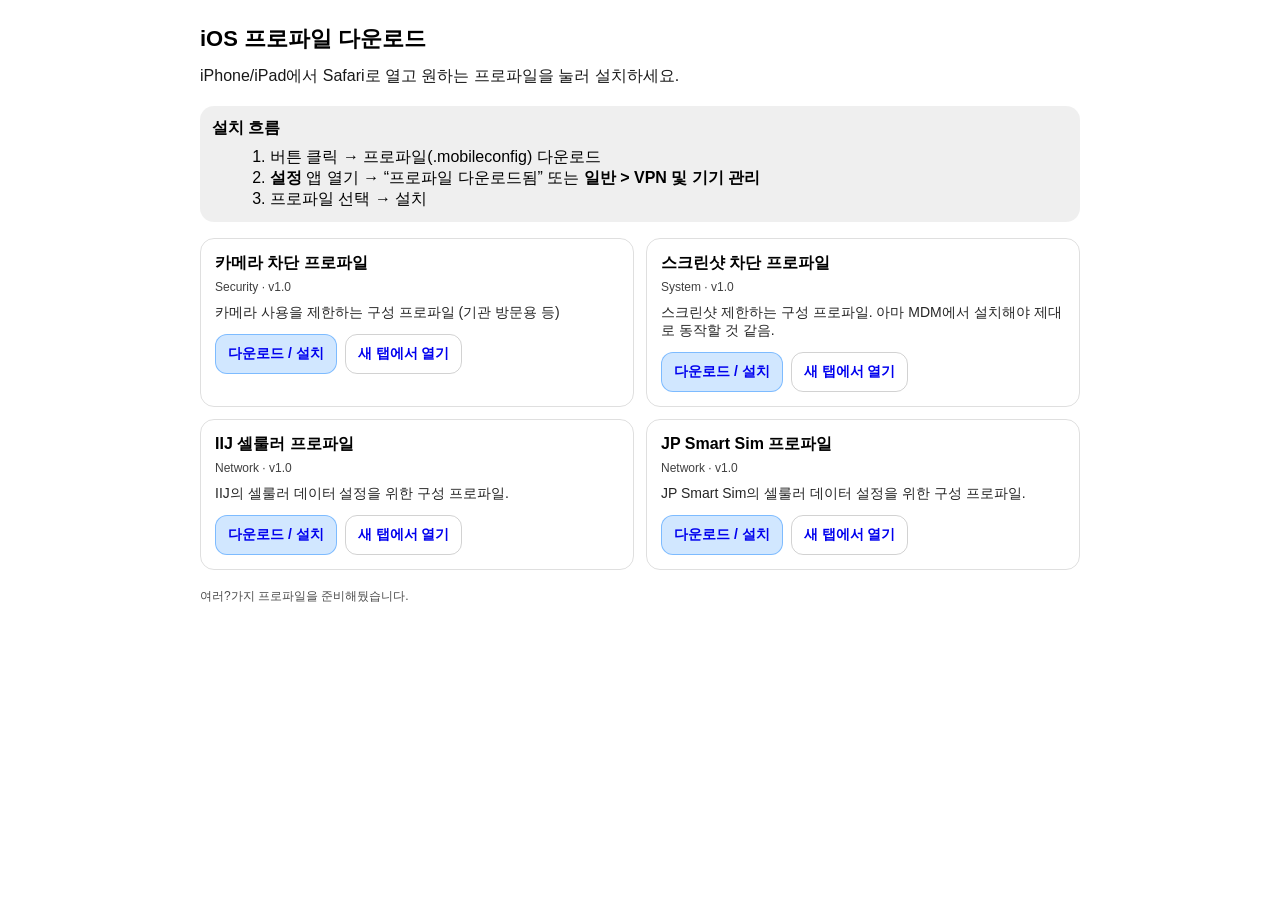
==== ios/index.html @ 0a2b4141 "Add files via upload" ====
<!DOCTYPE html>
<html lang="ko">
  <head>
    <meta charset="utf-8" />
    <meta name="viewport" content="width=device-width,initial-scale=1" />
    <meta name="apple-mobile-web-app-capable" content="yes" />
    <title>iOS 프로파일 다운로드</title>
    <style>
      :root {
        color-scheme: light dark;
      }
      body {
        font-family: -apple-system, BlinkMacSystemFont, "Segoe UI", Roboto,
          "Apple SD Gothic Neo", "Noto Sans KR", sans-serif;
        margin: 0;
      }
      .wrap {
        max-width: 880px;
        margin: 0 auto;
        padding: 24px;
      }
      h1 {
        font-size: 22px;
        margin: 0 0 10px;
      }
      p {
        margin: 8px 0;
        line-height: 1.5;
        opacity: 0.9;
      }
      .grid {
        display: grid;
        gap: 12px;
        margin-top: 16px;
      }
      @media (min-width: 720px) {
        .grid {
          grid-template-columns: 1fr 1fr;
        }
      }
      .card {
        border: 1px solid rgba(127, 127, 127, 0.25);
        border-radius: 14px;
        padding: 14px;
      }
      .title {
        font-weight: 700;
        margin: 0 0 6px;
      }
      .desc {
        margin: 0 0 12px;
        font-size: 14px;
        opacity: 0.85;
      }
      .meta {
        font-size: 12px;
        opacity: 0.75;
        margin-bottom: 10px;
      }
      .btns {
        display: flex;
        gap: 8px;
        flex-wrap: wrap;
      }
      a.btn {
        display: inline-flex;
        align-items: center;
        justify-content: center;
        padding: 10px 12px;
        border-radius: 12px;
        text-decoration: none;
        border: 1px solid rgba(127, 127, 127, 0.35);
        font-weight: 700;
        font-size: 14px;
      }
      a.btn.primary {
        background: rgba(0, 122, 255, 0.18);
        border-color: rgba(0, 122, 255, 0.4);
      }
      .note {
        margin-top: 18px;
        padding: 12px;
        border-radius: 14px;
        background: rgba(127, 127, 127, 0.12);
      }
      ol {
        margin: 8px 0 0 18px;
      }
      code {
        font-family: ui-monospace, SFMono-Regular, Menlo, Monaco, Consolas,
          "Liberation Mono", monospace;
        font-size: 12px;
      }
      footer {
        margin-top: 18px;
        font-size: 12px;
        opacity: 0.7;
      }
    </style>
  </head>
  <body>
    <div class="wrap">
      <h1>iOS 프로파일 다운로드</h1>
      <p>iPhone/iPad에서 Safari로 열고 원하는 프로파일을 눌러 설치하세요.</p>

      <div class="note">
        <strong>설치 흐름</strong>
        <ol>
          <li>버튼 클릭 → 프로파일(.mobileconfig) 다운로드</li>
          <li>
            <b>설정</b> 앱 열기 → “프로파일 다운로드됨” 또는
            <b>일반 &gt; VPN 및 기기 관리</b>
          </li>
          <li>프로파일 선택 → 설치</li>
        </ol>
      </div>

      <div class="grid" id="list"></div>

      <footer>여러?가지 프로파일을 준비해뒀습니다.</footer>
    </div>

    <script>
      // ✅ 여기에 프로파일 목록만 추가/수정하면 됨
      const PROFILES = [
        {
          name: "카메라 차단 프로파일",
          file: "disable-camera.mobileconfig",
          description: "카메라 사용을 제한하는 구성 프로파일 (기관 방문용 등)",
          version: "v1.0",
          tag: "Security",
        },
        {
          name: "스크린샷 차단 프로파일",
          file: "block-screenshot.mobileconfig",
          description:
            "스크린샷 제한하는 구성 프로파일. 아마 MDM에서 설치해야 제대로 동작할 것 같음.",
          version: "v1.0",
          tag: "System",
        },
        {
          name: "IIJ 셀룰러 프로파일",
          file: "iij-cellular.mobileconfig",
          description: "IIJ의 셀룰러 데이터 설정을 위한 구성 프로파일.",
          version: "v1.0",
          tag: "Network",
        },
        {
          name: "JP Smart Sim 프로파일",
          file: "jpmob_ios_profile_v4_jp.mobileconfig",
          description:
            "JP Smart Sim의 셀룰러 데이터 설정을 위한 구성 프로파일.",
          version: "v1.0",
          tag: "Network",
        },
      ];

      const list = document.getElementById("list");

      function card(p) {
        const el = document.createElement("div");
        el.className = "card";

        // iOS Safari에서 .mobileconfig 링크 클릭 → 다운로드(설치 유도)
        // download 속성은 iOS에서 무시될 수 있지만, 있어도 해롭지 않음.
        const href = encodeURI(p.file);

        el.innerHTML = `
        <div class="title">${escapeHtml(p.name)}</div>
        <div class="meta">${escapeHtml(p.tag ?? "")} ${
          p.version ? " · " + escapeHtml(p.version) : ""
        }</div>
        <div class="desc">${escapeHtml(p.description ?? "")}</div>
        <div class="btns">
          <a class="btn primary" href="./files/${href}" type="application/x-apple-aspen-config" download>
            다운로드 / 설치
          </a>
          <a class="btn" href="./files/${href}" target="_blank" rel="noopener">
            새 탭에서 열기
          </a>
        </div>
      `;
        return el;
      }

      // 간단 XSS 방지용
      function escapeHtml(s) {
        return String(s).replace(
          /[&<>"']/g,
          (m) =>
            ({
              "&": "&amp;",
              "<": "&lt;",
              ">": "&gt;",
              '"': "&quot;",
              "'": "&#39;",
            }[m])
        );
      }

      PROFILES.forEach((p) => list.appendChild(card(p)));
    </script>
  </body>
</html>
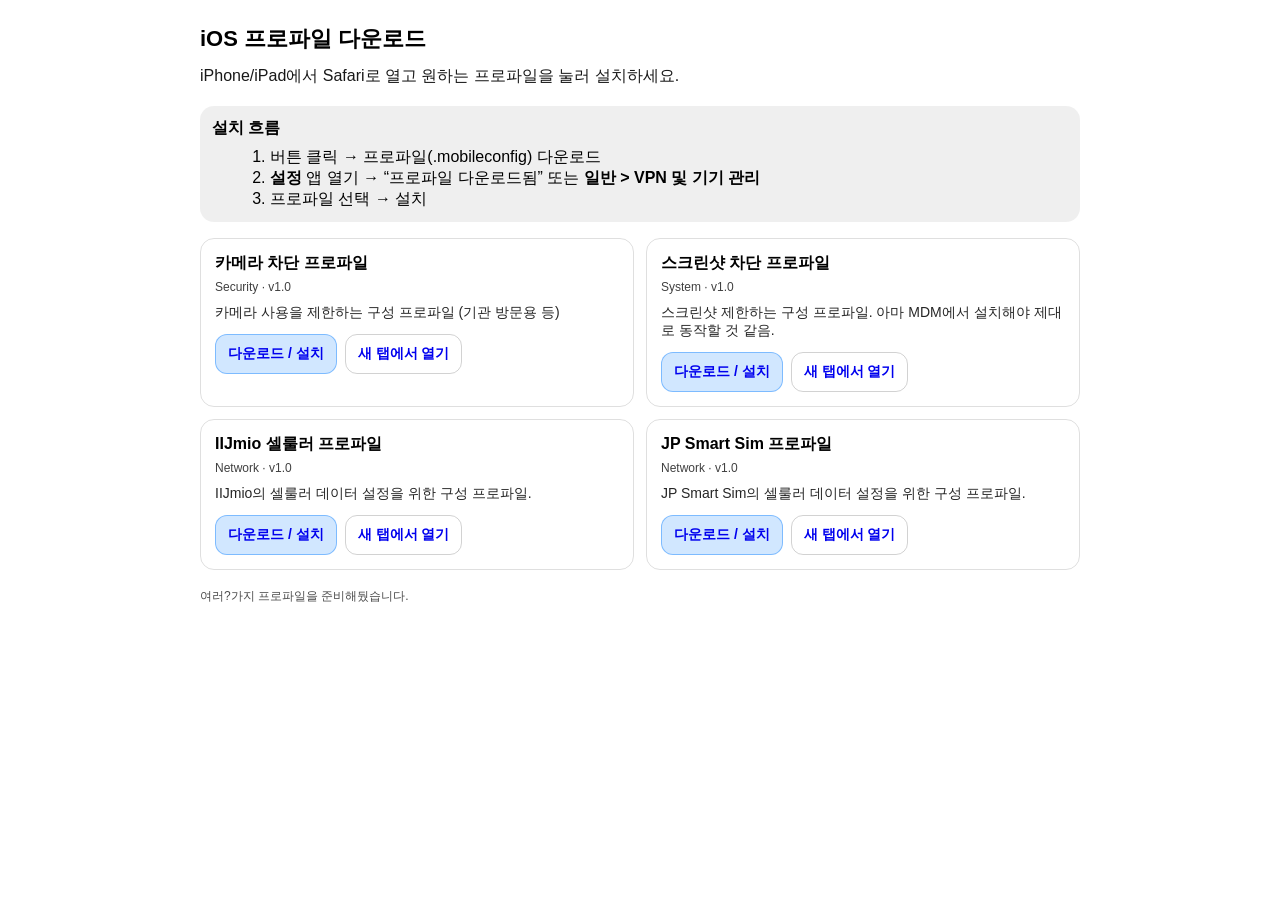
==== commit 3a44bb70: "Rename IIJ to IIJmio in cellular profile" ====
--- a/ios/index.html
+++ b/ios/index.html
@@ -139,9 +139,9 @@
           tag: "System",
         },
         {
-          name: "IIJ 셀룰러 프로파일",
-          file: "iij-cellular.mobileconfig",
-          description: "IIJ의 셀룰러 데이터 설정을 위한 구성 프로파일.",
+          name: "IIJmio 셀룰러 프로파일",
+          file: "iijmio-cellular.mobileconfig",
+          description: "IIJmio의 셀룰러 데이터 설정을 위한 구성 프로파일.",
           version: "v1.0",
           tag: "Network",
         },
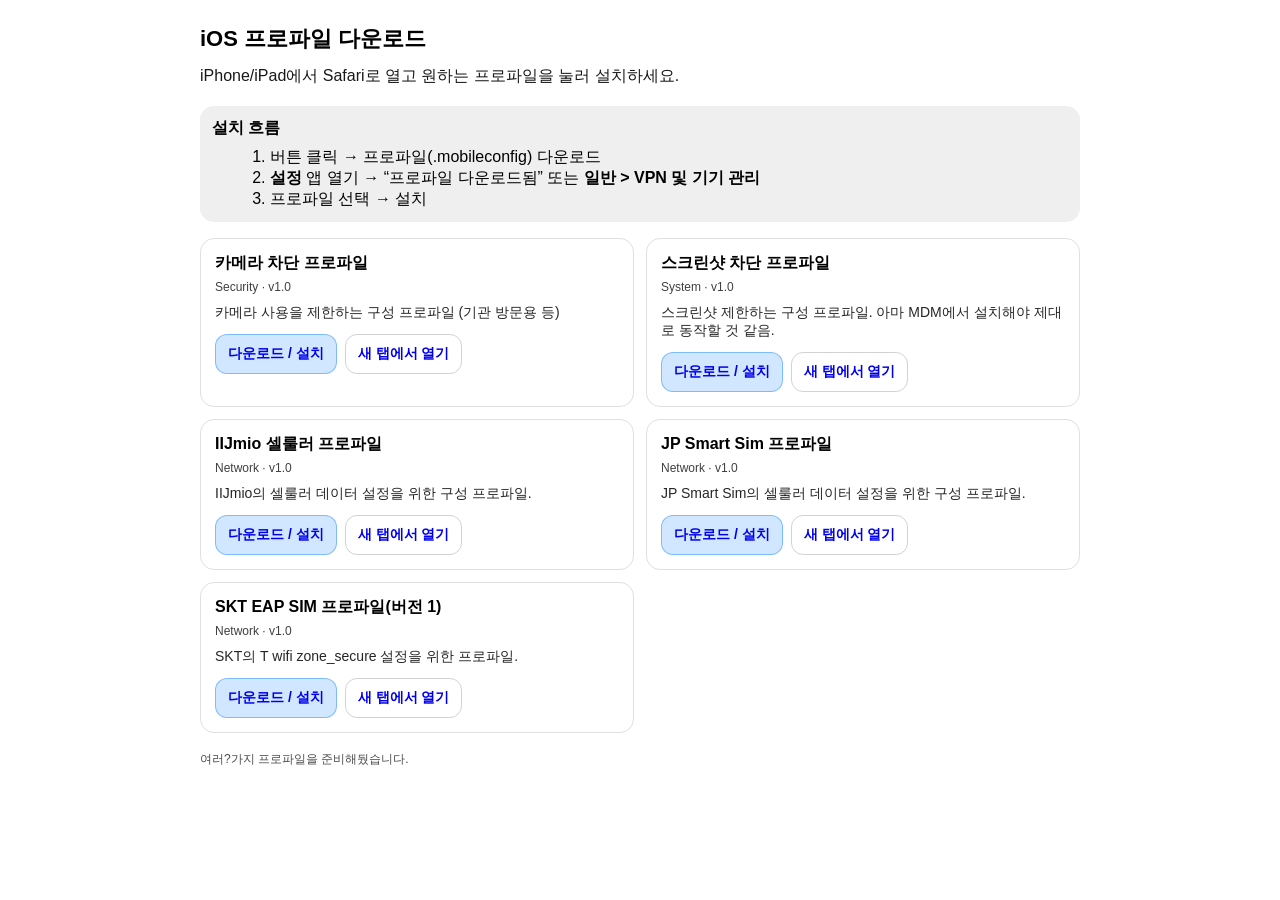
==== commit b0377ed2: "Add files via upload" ====
--- a/ios/index.html
+++ b/ios/index.html
@@ -150,6 +150,13 @@
           file: "jpmob_ios_profile_v4_jp.mobileconfig",
           description:
             "JP Smart Sim의 셀룰러 데이터 설정을 위한 구성 프로파일.",
+          version: "v1.0",
+          tag: "Network",
+        },
+        {
+          name: "SKT EAP SIM 프로파일(버전 1)",
+          file: "SKT_EAP_SIM_v01.mobileconfig",
+          description: "SKT의 T wifi zone_secure 설정을 위한 프로파일.",
           version: "v1.0",
           tag: "Network",
         },
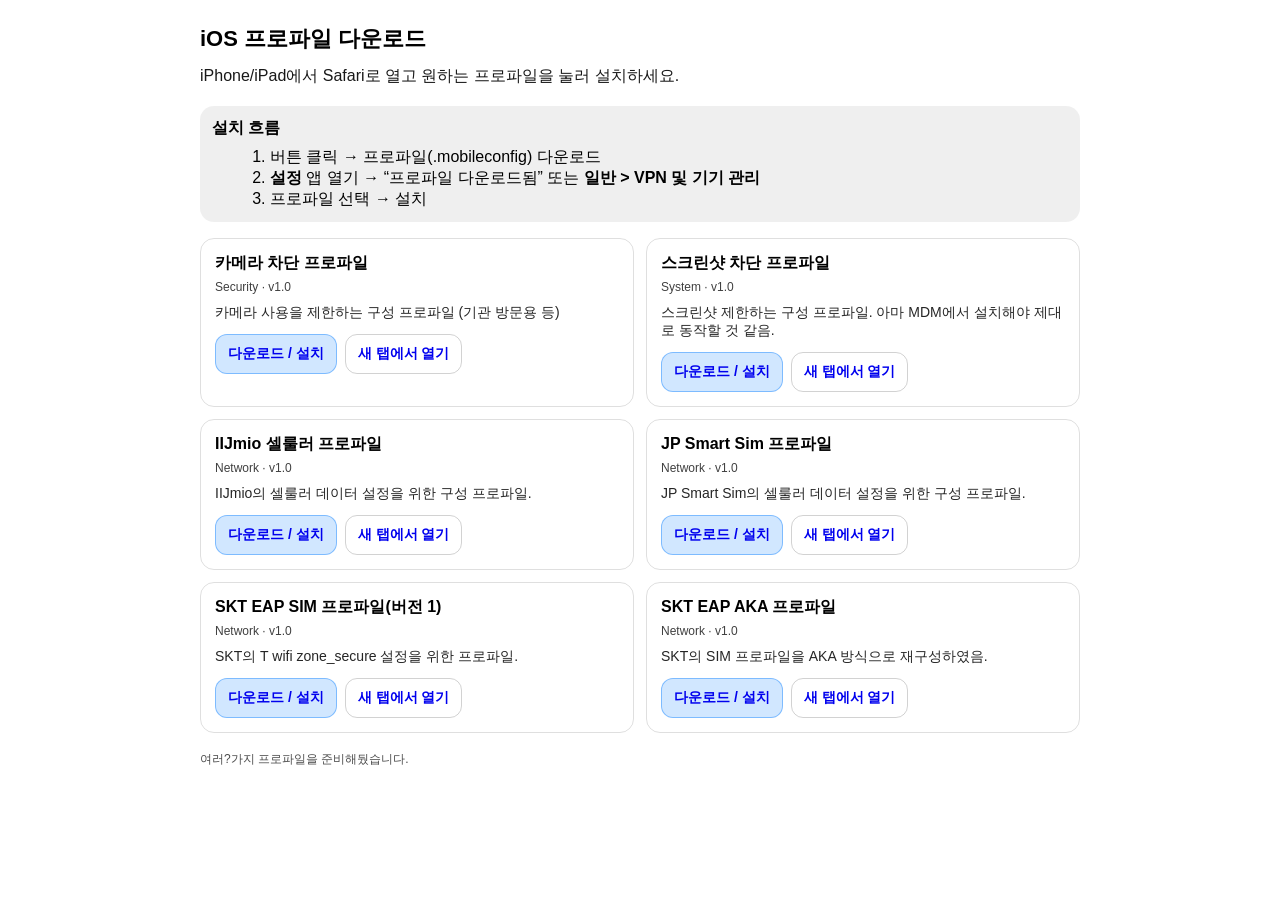
==== commit c42fa00e: "Add files via upload" ====
--- a/ios/index.html
+++ b/ios/index.html
@@ -157,6 +157,13 @@
           name: "SKT EAP SIM 프로파일(버전 1)",
           file: "SKT_EAP_SIM_v01.mobileconfig",
           description: "SKT의 T wifi zone_secure 설정을 위한 프로파일.",
+          version: "v1.0",
+          tag: "Network",
+        },
+        {
+          name: "SKT EAP AKA 프로파일",
+          file: "SKT_EAP_AKA_hanbitgaram.mobileconfig",
+          description: "SKT의 SIM 프로파일을 AKA 방식으로 재구성하였음.",
           version: "v1.0",
           tag: "Network",
         },
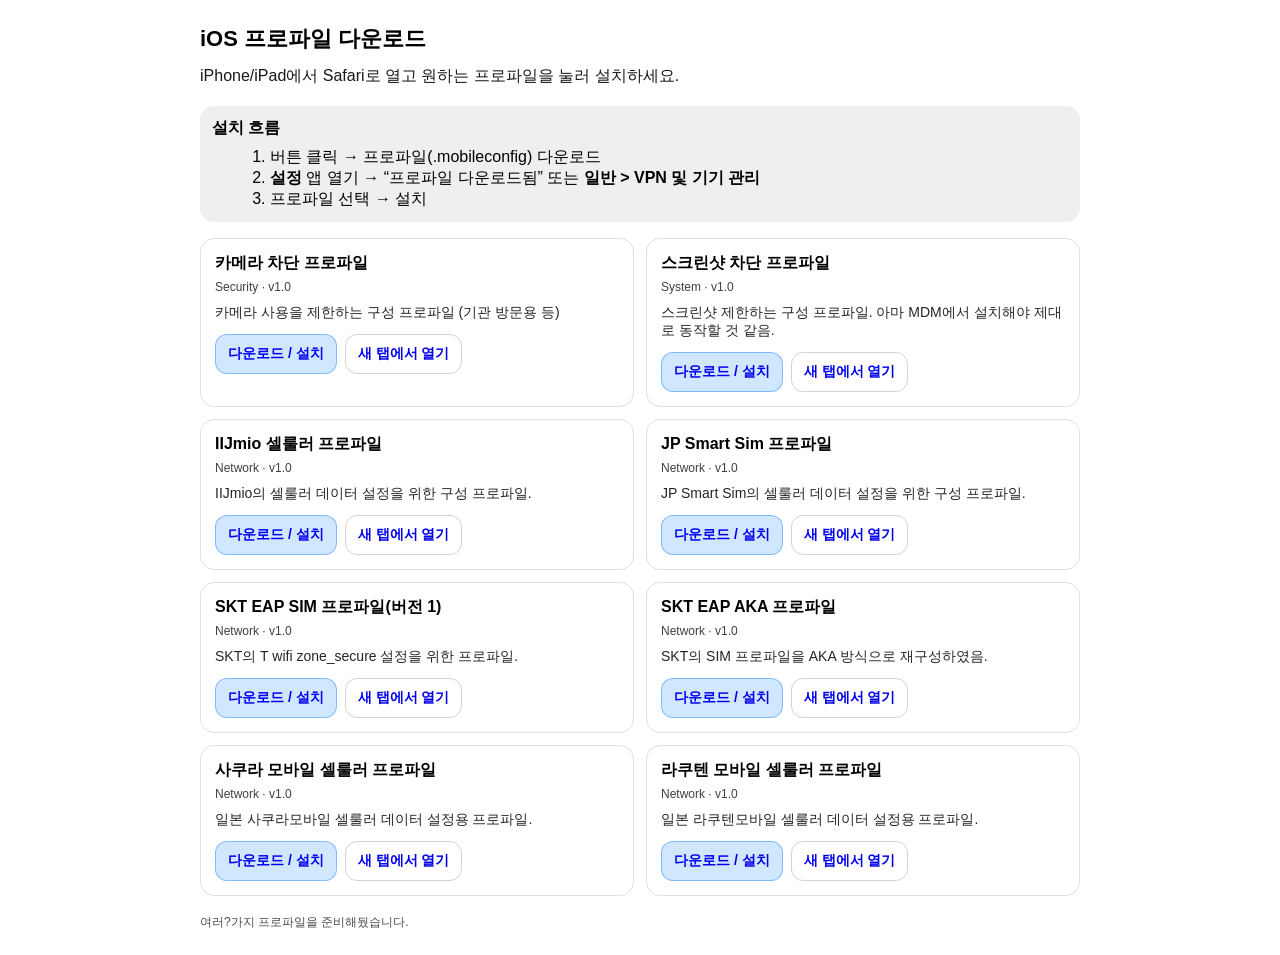
==== commit 77f7464e: "Add files via upload" ====
--- a/ios/index.html
+++ b/ios/index.html
@@ -164,6 +164,20 @@
           name: "SKT EAP AKA 프로파일",
           file: "SKT_EAP_AKA_hanbitgaram.mobileconfig",
           description: "SKT의 SIM 프로파일을 AKA 방식으로 재구성하였음.",
+          version: "v1.0",
+          tag: "Network",
+        },
+        {
+          name: "사쿠라 모바일 셀룰러 프로파일",
+          file: "sakuramobile-cellular.mobileconfig",
+          description: "일본 사쿠라모바일 셀룰러 데이터 설정용 프로파일.",
+          version: "v1.0",
+          tag: "Network",
+        },
+        {
+          name: "라쿠텐 모바일 셀룰러 프로파일",
+          file: "rakuten_voice.mobileconfig",
+          description: "일본 라쿠텐모바일 셀룰러 데이터 설정용 프로파일.",
           version: "v1.0",
           tag: "Network",
         },
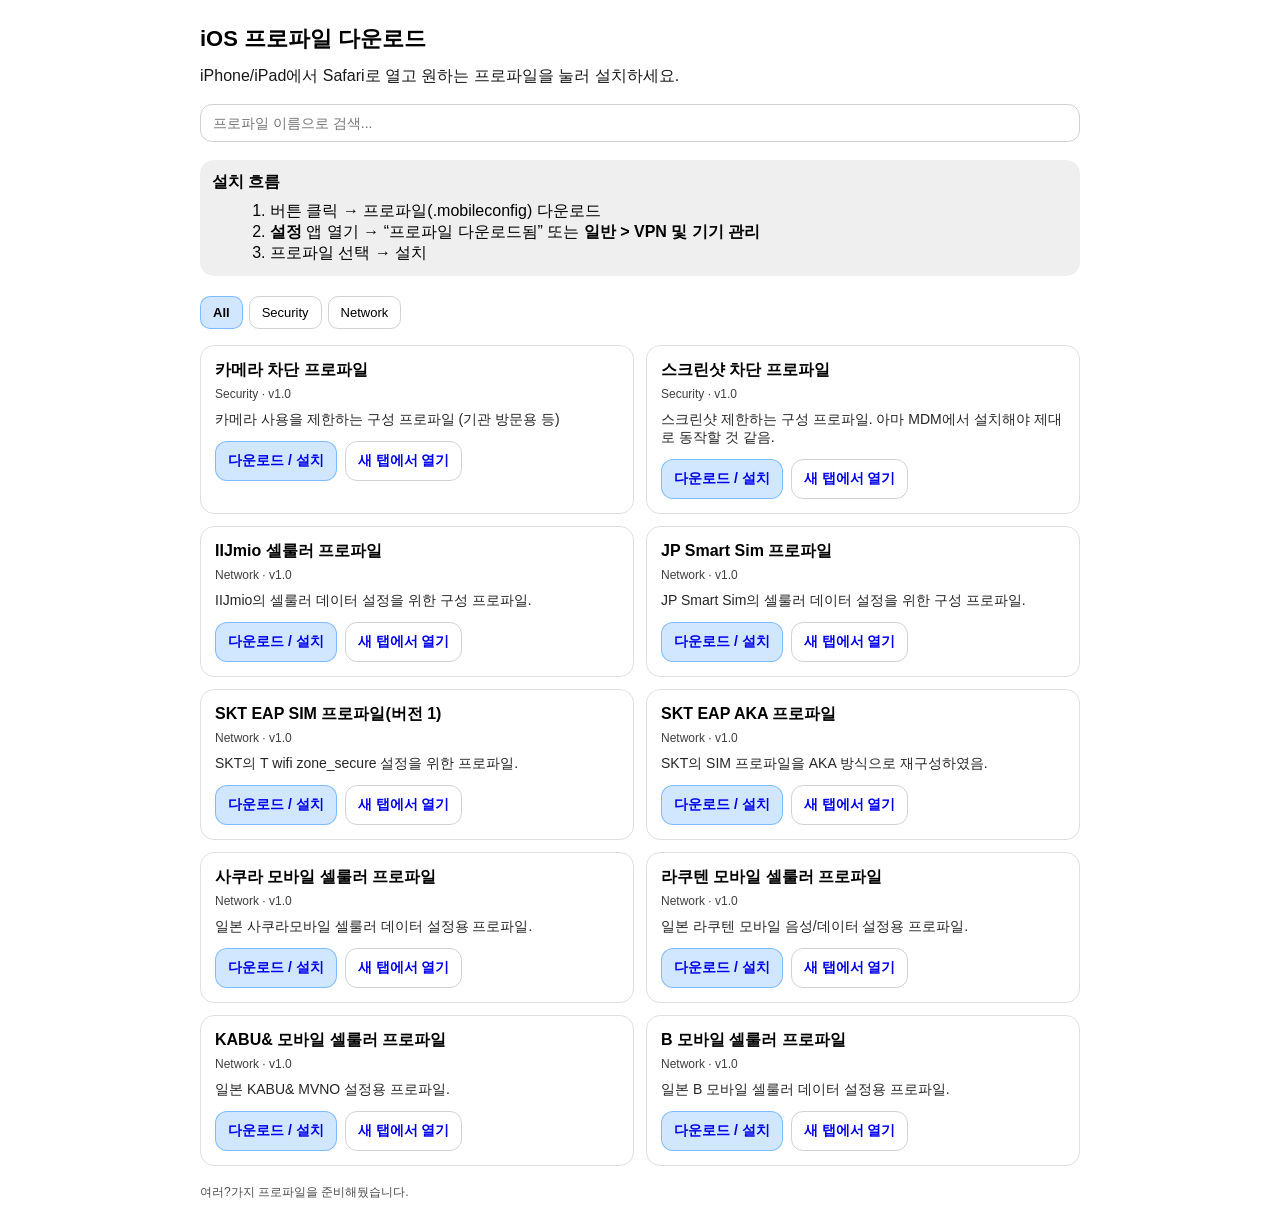
==== commit 9571ee5d: "Add files via upload" ====
--- a/ios/index.html
+++ b/ios/index.html
@@ -96,12 +96,58 @@
         font-size: 12px;
         opacity: 0.7;
       }
+      .controls {
+        margin-top: 16px;
+        display: flex;
+        gap: 8px;
+        flex-wrap: wrap;
+        align-items: center;
+      }
+      .search-box {
+        flex: 1;
+        min-width: 200px;
+        padding: 10px 12px;
+        border: 1px solid rgba(127, 127, 127, 0.35);
+        border-radius: 12px;
+        font-size: 14px;
+        font-family: inherit;
+        background: transparent;
+      }
+      .tag-filter {
+        display: flex;
+        gap: 6px;
+        flex-wrap: wrap;
+        margin-top: 20px;
+      }
+      .tag-btn {
+        padding: 8px 12px;
+        border-radius: 10px;
+        border: 1px solid rgba(127, 127, 127, 0.35);
+        background: transparent;
+        font-size: 13px;
+        cursor: pointer;
+        font-family: inherit;
+      }
+      .tag-btn.active {
+        background: rgba(0, 122, 255, 0.18);
+        border-color: rgba(0, 122, 255, 0.4);
+        font-weight: 700;
+      }
     </style>
   </head>
   <body>
     <div class="wrap">
       <h1>iOS 프로파일 다운로드</h1>
       <p>iPhone/iPad에서 Safari로 열고 원하는 프로파일을 눌러 설치하세요.</p>
+
+      <div class="controls">
+        <input
+          type="text"
+          id="search"
+          class="search-box"
+          placeholder="프로파일 이름으로 검색..."
+        />
+      </div>
 
       <div class="note">
         <strong>설치 흐름</strong>
@@ -115,6 +161,8 @@
         </ol>
       </div>
 
+      <div class="tag-filter" id="tagFilter"></div>
+
       <div class="grid" id="list"></div>
 
       <footer>여러?가지 프로파일을 준비해뒀습니다.</footer>
@@ -136,7 +184,7 @@
           description:
             "스크린샷 제한하는 구성 프로파일. 아마 MDM에서 설치해야 제대로 동작할 것 같음.",
           version: "v1.0",
-          tag: "System",
+          tag: "Security",
         },
         {
           name: "IIJmio 셀룰러 프로파일",
@@ -177,13 +225,80 @@
         {
           name: "라쿠텐 모바일 셀룰러 프로파일",
           file: "rakuten_voice.mobileconfig",
-          description: "일본 라쿠텐모바일 셀룰러 데이터 설정용 프로파일.",
+          description: "일본 라쿠텐 모바일 음성/데이터 설정용 프로파일.",
+          version: "v1.0",
+          tag: "Network",
+        },
+        {
+          name: "KABU& 모바일 셀룰러 프로파일",
+          file: "kabuand.mobileconfig",
+          description: "일본 KABU& MVNO 설정용 프로파일.",
+          version: "v1.0",
+          tag: "Network",
+        },
+        {
+          name: "B 모바일 셀룰러 프로파일",
+          file: "bmobileCelluar_ios.mobileconfig",
+          description: "일본 B 모바일 셀룰러 데이터 설정용 프로파일.",
           version: "v1.0",
           tag: "Network",
         },
       ];
 
       const list = document.getElementById("list");
+      const searchInput = document.getElementById("search");
+      const tagFilterDiv = document.getElementById("tagFilter");
+
+      let currentTag = "All";
+      let searchTerm = "";
+
+      // 모든 태그 추출
+      const allTags = [
+        "All",
+        ...new Set(PROFILES.map((p) => p.tag).filter(Boolean)),
+      ];
+
+      // 태그 필터 버튼 생성
+      allTags.forEach((tag) => {
+        const btn = document.createElement("button");
+        btn.className = "tag-btn" + (tag === "All" ? " active" : "");
+        btn.textContent = tag;
+        btn.onclick = () => {
+          currentTag = tag;
+          document
+            .querySelectorAll(".tag-btn")
+            .forEach((b) => b.classList.remove("active"));
+          btn.classList.add("active");
+          renderProfiles();
+        };
+        tagFilterDiv.appendChild(btn);
+      });
+
+      // 검색 입력 이벤트
+      searchInput.addEventListener("input", (e) => {
+        searchTerm = e.target.value.toLowerCase();
+        renderProfiles();
+      });
+
+      // 프로파일 렌더링
+      function renderProfiles() {
+        list.innerHTML = "";
+        const filtered = PROFILES.filter((p) => {
+          const matchTag = currentTag === "All" || p.tag === currentTag;
+          const matchSearch =
+            !searchTerm ||
+            p.name.toLowerCase().includes(searchTerm) ||
+            (p.description && p.description.toLowerCase().includes(searchTerm));
+          return matchTag && matchSearch;
+        });
+
+        if (filtered.length === 0) {
+          list.innerHTML =
+            '<p style="grid-column: 1/-1; text-align: center; opacity: 0.6;">검색 결과가 없습니다.</p>';
+        } else {
+          filtered.forEach((p) => list.appendChild(card(p)));
+        }
+      }
 
       function card(p) {
         const el = document.createElement("div");
@@ -226,7 +341,8 @@
         );
       }
 
-      PROFILES.forEach((p) => list.appendChild(card(p)));
+      // 초기 렌더링
+      renderProfiles();
     </script>
   </body>
 </html>
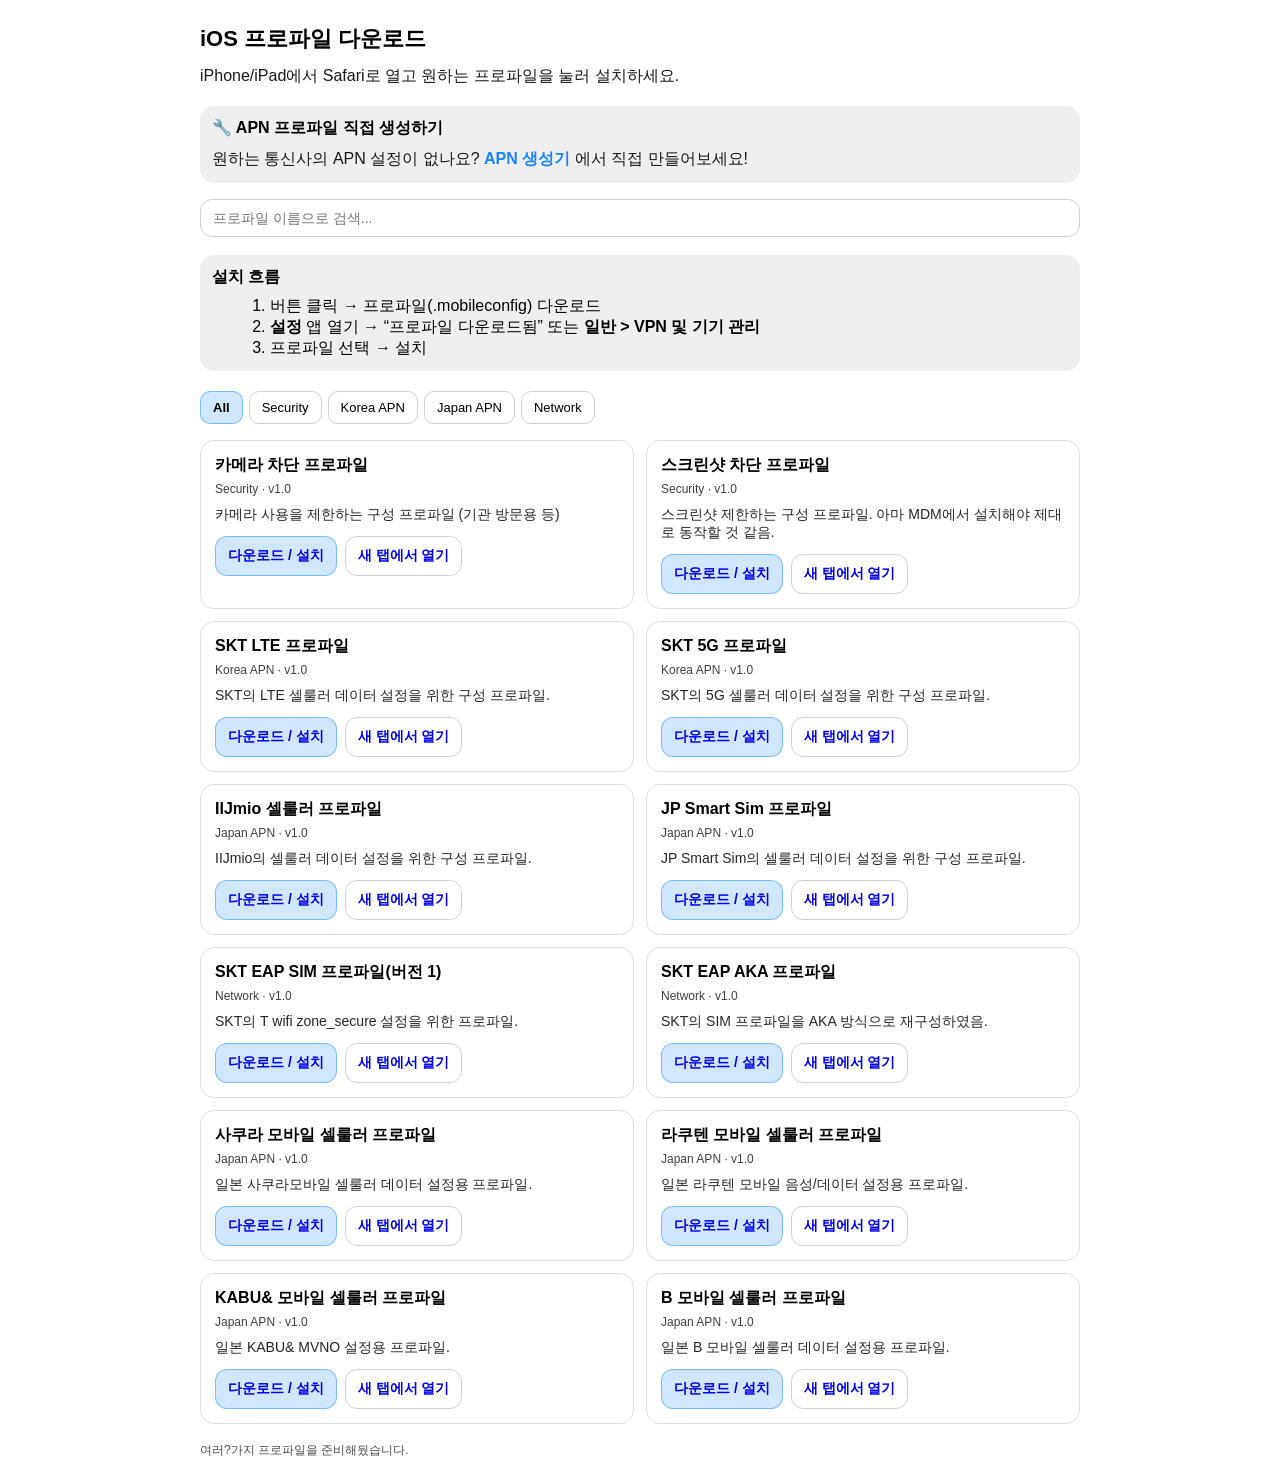
==== commit 0bbaa9f6: "skt + apn generator" ====
--- a/ios/index.html
+++ b/ios/index.html
@@ -139,6 +139,24 @@
     <div class="wrap">
       <h1>iOS 프로파일 다운로드</h1>
       <p>iPhone/iPad에서 Safari로 열고 원하는 프로파일을 눌러 설치하세요.</p>
+
+      <div class="note">
+        <strong>🔧 APN 프로파일 직접 생성하기</strong>
+        <p style="margin: 8px 0 0 0">
+          원하는 통신사의 APN 설정이 없나요?
+          <a
+            href="./apn-generator.html"
+            style="
+              color: rgba(0, 122, 255, 1);
+              text-decoration: none;
+              font-weight: 700;
+            "
+          >
+            APN 생성기
+          </a>
+          에서 직접 만들어보세요!
+        </p>
+      </div>
 
       <div class="controls">
         <input
@@ -187,11 +205,25 @@
           tag: "Security",
         },
         {
+          name: "SKT LTE 프로파일",
+          file: "skt-lte.mobileconfig",
+          description: "SKT의 LTE 셀룰러 데이터 설정을 위한 구성 프로파일.",
+          version: "v1.0",
+          tag: "Korea APN",
+        },
+        {
+          name: "SKT 5G 프로파일",
+          file: "skt-5g.mobileconfig",
+          description: "SKT의 5G 셀룰러 데이터 설정을 위한 구성 프로파일.",
+          version: "v1.0",
+          tag: "Korea APN",
+        },
+        {
           name: "IIJmio 셀룰러 프로파일",
           file: "iijmio-cellular.mobileconfig",
           description: "IIJmio의 셀룰러 데이터 설정을 위한 구성 프로파일.",
           version: "v1.0",
-          tag: "Network",
+          tag: "Japan APN",
         },
         {
           name: "JP Smart Sim 프로파일",
@@ -199,7 +231,7 @@
           description:
             "JP Smart Sim의 셀룰러 데이터 설정을 위한 구성 프로파일.",
           version: "v1.0",
-          tag: "Network",
+          tag: "Japan APN",
         },
         {
           name: "SKT EAP SIM 프로파일(버전 1)",
@@ -220,28 +252,28 @@
           file: "sakuramobile-cellular.mobileconfig",
           description: "일본 사쿠라모바일 셀룰러 데이터 설정용 프로파일.",
           version: "v1.0",
-          tag: "Network",
+          tag: "Japan APN",
         },
         {
           name: "라쿠텐 모바일 셀룰러 프로파일",
           file: "rakuten_voice.mobileconfig",
           description: "일본 라쿠텐 모바일 음성/데이터 설정용 프로파일.",
           version: "v1.0",
-          tag: "Network",
+          tag: "Japan APN",
         },
         {
           name: "KABU& 모바일 셀룰러 프로파일",
           file: "kabuand.mobileconfig",
           description: "일본 KABU& MVNO 설정용 프로파일.",
           version: "v1.0",
-          tag: "Network",
+          tag: "Japan APN",
         },
         {
           name: "B 모바일 셀룰러 프로파일",
           file: "bmobileCelluar_ios.mobileconfig",
           description: "일본 B 모바일 셀룰러 데이터 설정용 프로파일.",
           version: "v1.0",
-          tag: "Network",
+          tag: "Japan APN",
         },
       ];
 
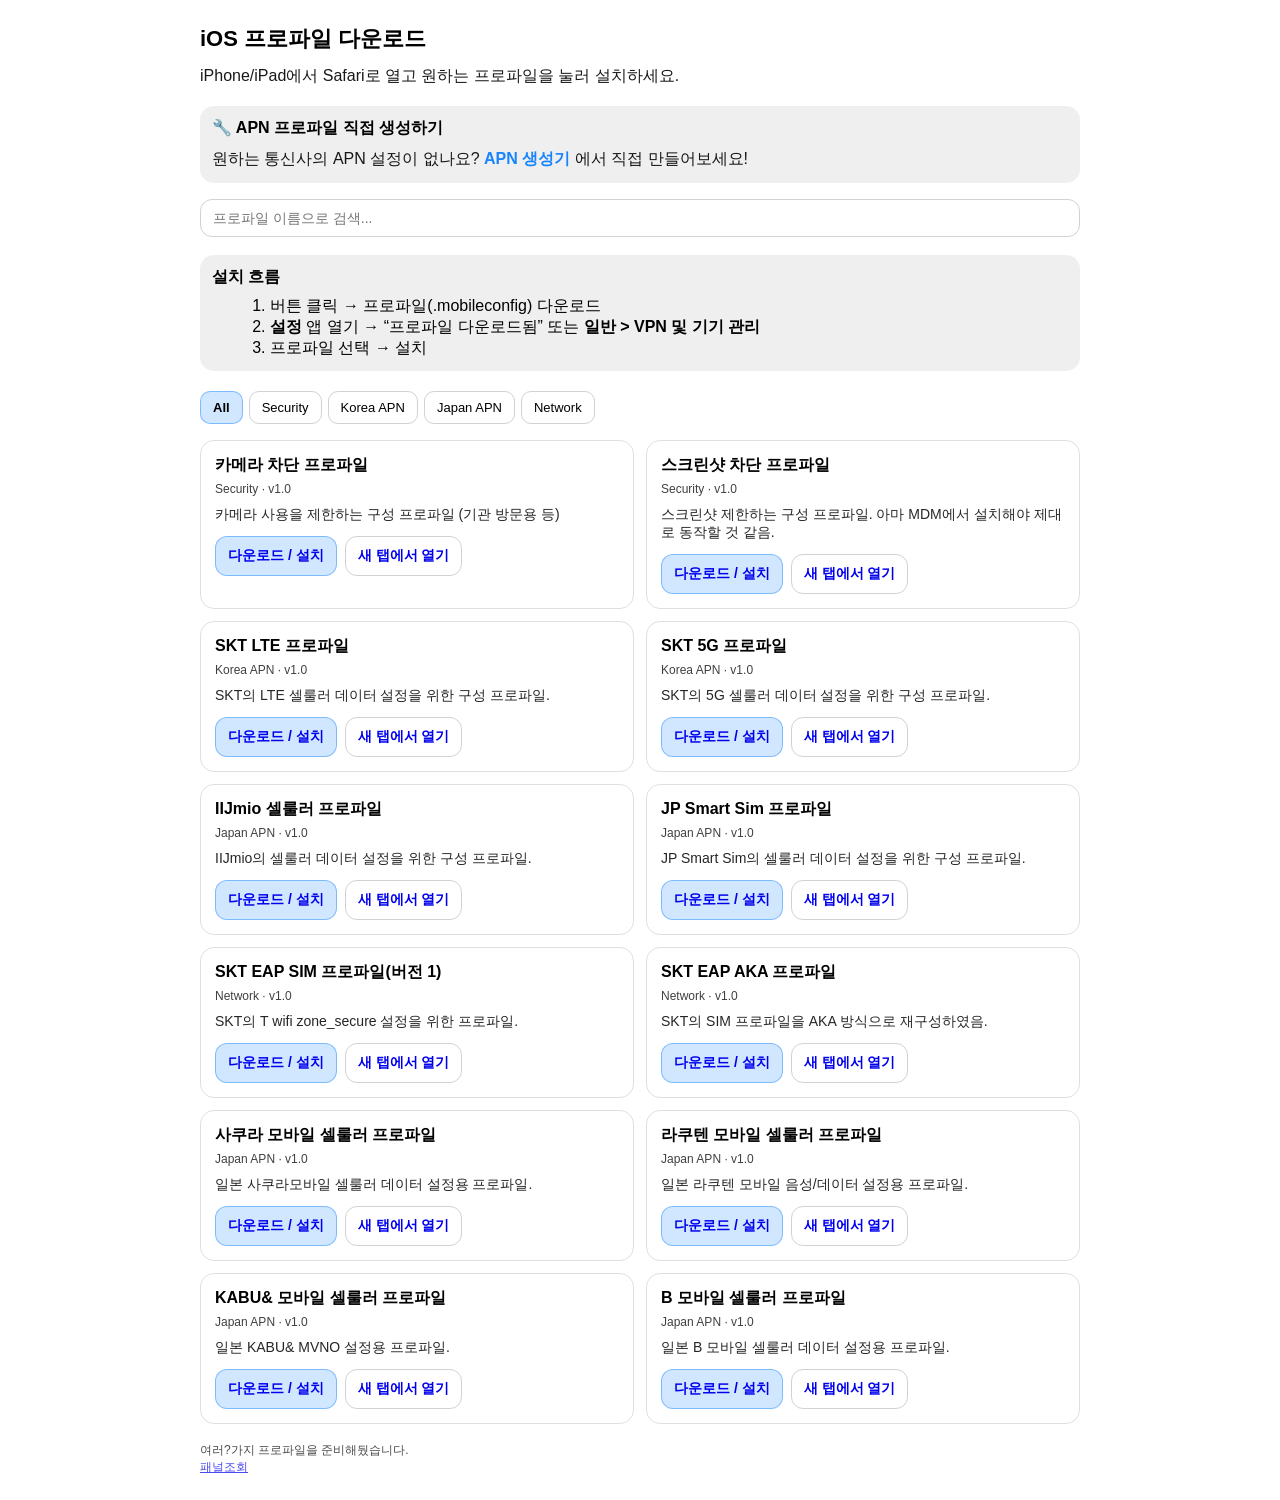
==== commit 822d437e: "ios - skt 변경" ====
--- a/ios/index.html
+++ b/ios/index.html
@@ -183,7 +183,11 @@
 
       <div class="grid" id="list"></div>
 
-      <footer>여러?가지 프로파일을 준비해뒀습니다.</footer>
+      <footer>
+        여러?가지 프로파일을 준비해뒀습니다.<br /><a href="tel:*3001#12345#*"
+          >패널조회</a
+        >
+      </footer>
     </div>
 
     <script>
